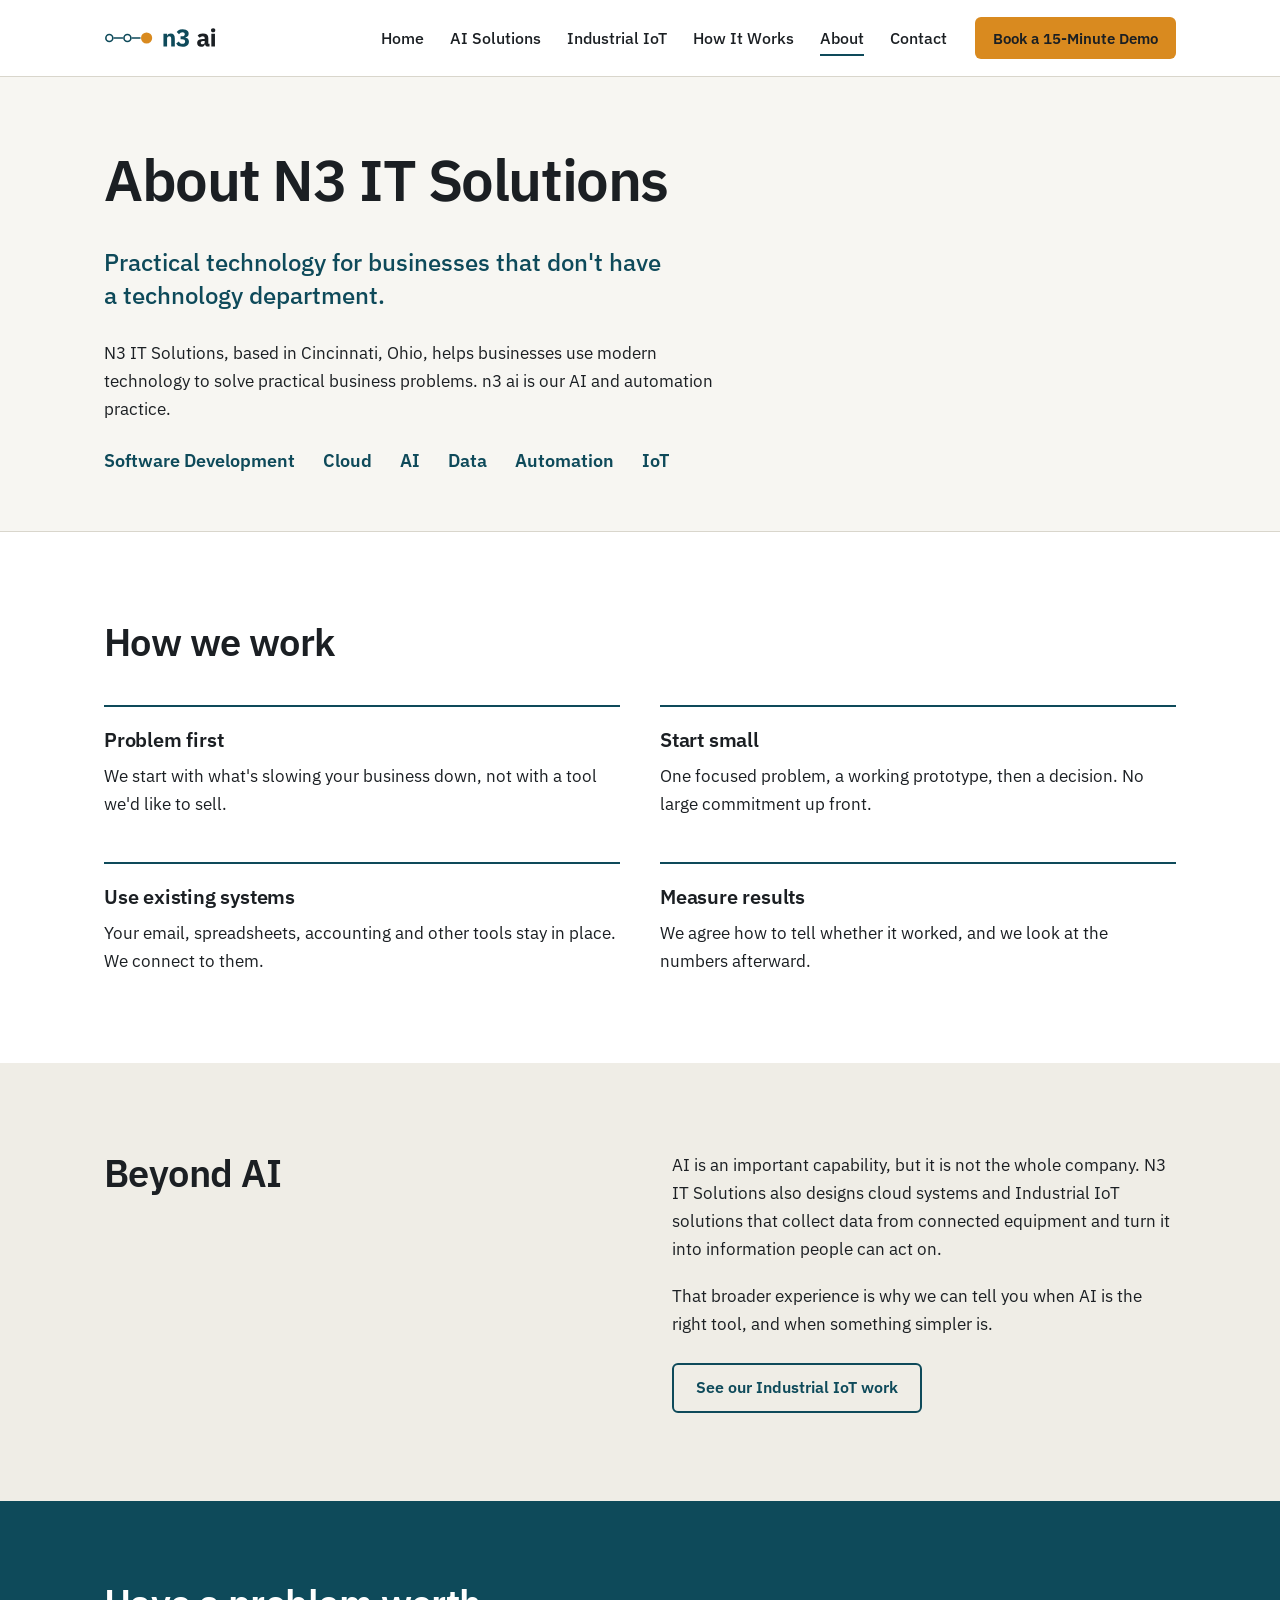
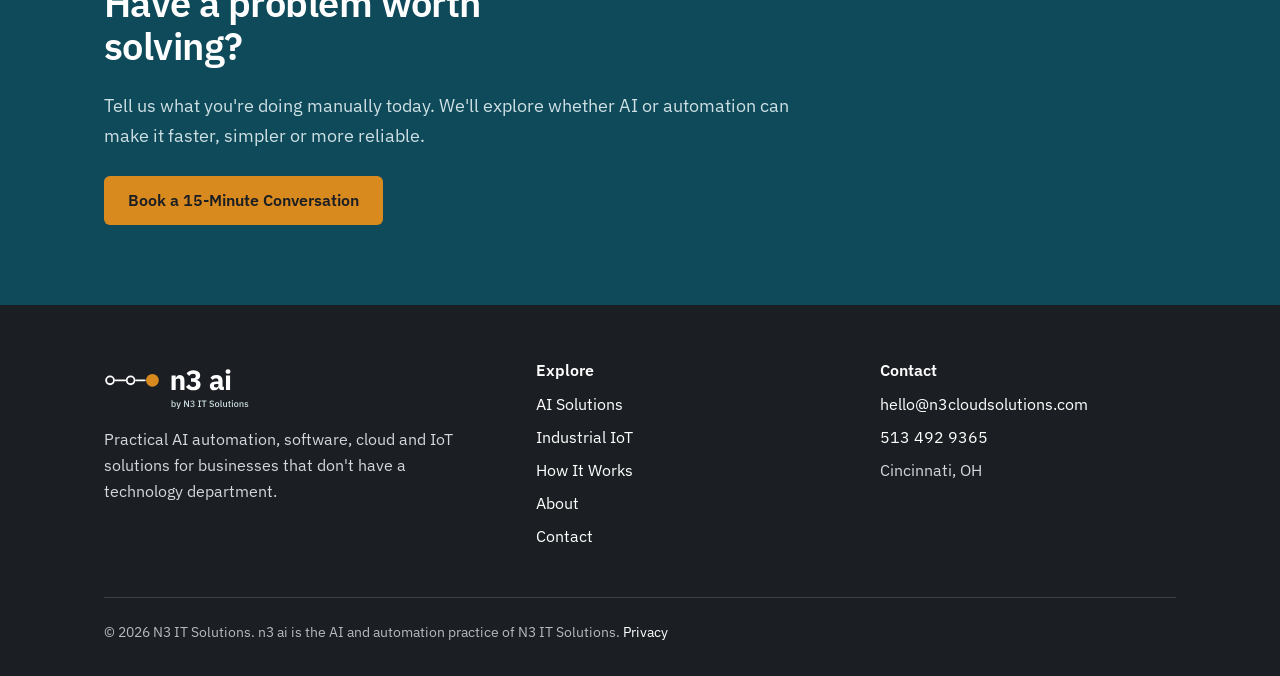
==== about/index.html @ d96f8982 "Add files via upload" ====
<!doctype html>
<html lang="en">
<head>
<meta charset="utf-8">
<meta name="viewport" content="width=device-width, initial-scale=1">
<title>About n3 ai, by N3 IT Solutions</title>
<meta name="description" content="n3 ai is the AI and automation practice of N3 IT Solutions in Cincinnati, Ohio: practical software, cloud, data, automation and IoT for small businesses.">

<link rel="canonical" href="https://n3cloudsolutions.com/about/">
<meta name="theme-color" content="#0E4A5A">
<meta property="og:type" content="website">
<meta property="og:site_name" content="n3 ai, by N3 IT Solutions">
<meta property="og:title" content="About n3 ai, by N3 IT Solutions">
<meta property="og:description" content="n3 ai is the AI and automation practice of N3 IT Solutions in Cincinnati, Ohio: practical software, cloud, data, automation and IoT for small businesses.">
<meta property="og:url" content="https://n3cloudsolutions.com/about/">
<meta property="og:image" content="https://n3cloudsolutions.com/assets/img/og-image.png">
<meta name="twitter:card" content="summary_large_image">
<link rel="icon" href="../assets/img/favicon.svg" type="image/svg+xml">
<link rel="icon" href="../assets/img/favicon-32.png" sizes="32x32" type="image/png">
<link rel="apple-touch-icon" href="../assets/img/apple-touch-icon.png">
<link rel="preload" href="../assets/fonts/ibm-plex-sans-latin-400-normal.woff2" as="font" type="font/woff2" crossorigin>
<link rel="preload" href="../assets/fonts/ibm-plex-sans-latin-600-normal.woff2" as="font" type="font/woff2" crossorigin>
<link rel="stylesheet" href="../assets/css/styles.css">
<script type="application/ld+json">
{"@context":"https://schema.org","@type":"Organization","name":"n3 ai","legalName":"N3 IT Solutions","url":"https://n3cloudsolutions.com/","email":"hello@n3cloudsolutions.com","telephone":"+1-513-492-9365","address":{"@type":"PostalAddress","addressLocality":"Cincinnati","addressRegion":"OH","addressCountry":"US"},"description":"Practical AI automation, software, cloud and IoT solutions for small businesses."}
</script>
<noscript><style>.menu-btn{display:none}.nav{display:flex!important;position:static!important;flex-direction:row!important;flex-wrap:wrap;border:0!important;padding:0!important}.site-header .wrap{flex-wrap:wrap}</style></noscript>
</head>
<body>
<a class="skip" href="#main">Skip to main content</a>
<header class="site-header">
<div class="wrap">
<a class="brand" href="../" aria-label="n3 ai, home"><img src="../assets/img/logo-horizontal.svg" alt="n3 ai" width="150" height="34"></a>
<button class="menu-btn" type="button" aria-expanded="false" aria-controls="site-nav">Menu</button>
<nav class="nav" id="site-nav" aria-label="Main">
<ul>
<li><a class="link" href="../">Home</a></li>
<li><a class="link" href="../ai-solutions/">AI Solutions</a></li>
<li><a class="link" href="../industrial-iot/">Industrial IoT</a></li>
<li><a class="link" href="../how-it-works/">How It Works</a></li>
<li><a class="link" href="../about/" aria-current="page">About</a></li>
<li><a class="link" href="../contact/">Contact</a></li>
</ul>
<a class="btn btn-primary btn-sm" href="../contact/#start">Book a 15-Minute Demo</a>
</nav>
</div>
</header>
<main id="main">

<section class="page-hero" aria-labelledby="h1">
<div class="wrap">
<h1 id="h1">About N3 IT Solutions</h1>
<p class="lead">Practical technology for businesses that don't have a technology department.</p>
<p>N3 IT Solutions, based in Cincinnati, Ohio, helps businesses use modern technology to solve practical business problems. n3 ai is our AI and automation practice.</p>
<ul class="caps" aria-label="Capabilities"><li>Software Development</li><li>Cloud</li><li>AI</li><li>Data</li><li>Automation</li><li>IoT</li></ul>
</div>
</section>

<section class="section paper" aria-labelledby="how-h">
<div class="wrap">
<div class="section-head"><h2 id="how-h">How we work</h2></div>
<div class="grid-3" style="grid-template-columns:repeat(2,1fr)">
<div class="item"><h3>Problem first</h3><p>We start with what's slowing your business down, not with a tool we'd like to sell.</p></div>
<div class="item"><h3>Start small</h3><p>One focused problem, a working prototype, then a decision. No large commitment up front.</p></div>
<div class="item"><h3>Use existing systems</h3><p>Your email, spreadsheets, accounting and other tools stay in place. We connect to them.</p></div>
<div class="item"><h3>Measure results</h3><p>We agree how to tell whether it worked, and we look at the numbers afterward.</p></div>
</div>
</div>
</section>

<section class="section alt" aria-labelledby="range-h">
<div class="wrap two-col">
<div>
<h2 id="range-h">Beyond AI</h2>
</div>
<div>
<p>AI is an important capability, but it is not the whole company. N3 IT Solutions also designs cloud systems and Industrial IoT solutions that collect data from connected equipment and turn it into information people can act on.</p>
<p>That broader experience is why we can tell you when AI is the right tool, and when something simpler is.</p>
<div class="actions"><a class="btn btn-secondary" href="../industrial-iot/">See our Industrial IoT work</a></div>
</div>
</div>
</section>
<section class="cta-band on-dark" aria-labelledby="cta-h">
<div class="wrap">
<h2 id="cta-h">Have a problem worth solving?</h2>
<p>Tell us what you're doing manually today. We'll explore whether AI or automation can make it faster, simpler or more reliable.</p>
<div class="actions"><a class="btn btn-primary" href="../contact/#start">Book a 15-Minute Conversation</a></div>
</div>
</section>
</main>
<footer class="site-footer">
<div class="wrap">
<div class="foot-grid">
<div>
<img src="../assets/img/logo-full-reversed.svg" alt="n3 ai, by N3 IT Solutions" width="200" height="52">
<p>Practical AI automation, software, cloud and IoT solutions for businesses that don't have a technology department.</p>
</div>
<div>
<h2>Explore</h2>
<ul>
<li><a href="../ai-solutions/">AI Solutions</a></li>
<li><a href="../industrial-iot/">Industrial IoT</a></li>
<li><a href="../how-it-works/">How It Works</a></li>
<li><a href="../about/">About</a></li>
<li><a href="../contact/">Contact</a></li>
</ul>
</div>
<div>
<h2>Contact</h2>
<ul>
<li><a href="mailto:hello@n3cloudsolutions.com">hello@n3cloudsolutions.com</a></li>
<li><a href="tel:+15134929365">513 492 9365</a></li>
<li>Cincinnati, OH</li>
</ul>
</div>
</div>
<div class="legal"><p>&copy; 2026 N3 IT Solutions. n3 ai is the AI and automation practice of N3 IT Solutions. <a href="../privacy/">Privacy</a></p></div>
</div>
</footer>
<script src="../assets/js/main.js" defer></script>
</body>
</html>
---- assets/css/styles.css ----
@font-face{font-family:"IBM Plex Sans";font-style:normal;font-weight:400;font-display:swap;src:url("../fonts/ibm-plex-sans-latin-400-normal.woff2") format("woff2")}
@font-face{font-family:"IBM Plex Sans";font-style:normal;font-weight:500;font-display:swap;src:url("../fonts/ibm-plex-sans-latin-500-normal.woff2") format("woff2")}
@font-face{font-family:"IBM Plex Sans";font-style:normal;font-weight:600;font-display:swap;src:url("../fonts/ibm-plex-sans-latin-600-normal.woff2") format("woff2")}

:root{
  --teal:#0E4A5A;
  --teal-deep:#0A3642;
  --amber:#D98A1F;
  --amber-hover:#E69A2E;
  --amber-text:#8A5200;
  --ink:#1B1F23;
  --slate:#464B52;
  --bg:#F7F6F2;
  --panel:#EFEDE6;
  --paper:#FFFFFF;
  --line:#D9D6CC;
  --pale:#CFE0E4;
  --radius:6px;
  --wrap:1120px;
  --font:"IBM Plex Sans",system-ui,-apple-system,"Segoe UI",Roboto,Helvetica,Arial,sans-serif;
}
*,*::before,*::after{box-sizing:border-box}
html{-webkit-text-size-adjust:100%;scroll-behavior:smooth}
body{margin:0;background:var(--bg);color:var(--ink);font-family:var(--font);font-size:1.0625rem;line-height:1.65;font-weight:400;text-rendering:optimizeLegibility}
img,svg{max-width:100%;height:auto}
a{color:var(--teal);text-decoration-thickness:1px;text-underline-offset:3px}
a:hover{color:var(--teal-deep);text-decoration-thickness:2px}
:focus-visible{outline:3px solid var(--teal);outline-offset:3px;border-radius:3px}
.on-dark :focus-visible,.site-footer :focus-visible{outline-color:#fff}
.skip{position:absolute;left:-9999px;top:0;background:var(--ink);color:#fff;padding:.75rem 1rem;z-index:100}
.skip:focus{left:0}
.wrap{width:100%;max-width:var(--wrap);margin-inline:auto;padding-inline:24px}

h1,h2,h3,h4{font-weight:600;line-height:1.15;letter-spacing:-.015em;margin:0 0 .6em;color:var(--ink)}
h1{font-size:clamp(2.25rem,4.6vw,3.6rem);letter-spacing:-.025em;line-height:1.08}
h2{font-size:clamp(1.65rem,3vw,2.35rem)}
h3{font-size:1.25rem;letter-spacing:-.01em;line-height:1.25}
p{margin:0 0 1.1em;max-width:64ch}
.lead{font-size:clamp(1.25rem,2vw,1.5rem);line-height:1.4;font-weight:500;color:var(--teal);max-width:34ch}
.muted{color:var(--slate)}
strong{font-weight:600}

/* header */
.site-header{background:var(--paper);border-bottom:1px solid var(--line)}
.site-header .wrap{display:flex;align-items:center;justify-content:space-between;gap:24px;min-height:76px}
.brand{display:inline-flex;align-items:center;flex:none}
.brand img{display:block;height:34px;width:auto}
.nav{display:flex;align-items:center;gap:28px}
.nav ul{display:flex;gap:26px;list-style:none;margin:0;padding:0}
.nav a.link{color:var(--ink);text-decoration:none;font-weight:500;font-size:.98rem;padding:6px 0;border-bottom:2px solid transparent}
.nav a.link:hover{border-bottom-color:var(--line)}
.nav a.link[aria-current="page"]{border-bottom-color:var(--teal)}
.menu-btn{display:none;background:none;border:1px solid var(--line);border-radius:var(--radius);padding:9px 14px;font:inherit;font-weight:500;color:var(--ink);cursor:pointer}

/* buttons */
.btn{display:inline-block;font:inherit;font-weight:600;font-size:1rem;line-height:1.2;text-align:center;text-decoration:none;padding:13px 22px;border-radius:var(--radius);border:2px solid transparent;cursor:pointer;transition:background-color .15s,color .15s,border-color .15s}
.btn-primary{background:var(--amber);color:var(--ink)}
.btn-primary:hover{background:var(--amber-hover);color:var(--ink)}
.btn-secondary{background:transparent;color:var(--teal);border-color:var(--teal)}
.btn-secondary:hover{background:var(--teal);color:#fff}
.btn-light{background:transparent;color:#fff;border-color:rgba(255,255,255,.7)}
.btn-light:hover{background:#fff;color:var(--teal-deep)}
.btn-sm{padding:10px 16px;font-size:.95rem}
.actions{display:flex;flex-wrap:wrap;gap:14px;margin-top:1.6rem}

/* sections */
.section{padding:88px 0}
.section.alt{background:var(--panel)}
.section.paper{background:var(--paper)}
.section.dark{background:var(--teal-deep);color:#EAF2F4}
.section.dark h2,.section.dark h3{color:#fff}
.section.dark .muted{color:var(--pale)}
.section.dark a:not(.btn){color:#fff}
.section-head{max-width:720px;margin-bottom:2.6rem}
.two-col{display:grid;grid-template-columns:1fr 1fr;gap:64px;align-items:start}

/* hero */
.hero{padding:84px 0 92px}
.hero-grid{display:grid;grid-template-columns:1.12fr .88fr;gap:72px;align-items:center}
.hero h1{max-width:15ch}
.hero .support{max-width:46ch}

/* workflow panel (hero) */
.flow{background:var(--paper);border:1px solid var(--line);border-radius:var(--radius);padding:28px 28px 8px}
.flow-cap{font-size:.9rem;color:var(--slate);margin:0 0 20px;font-weight:500}
.flow ol{list-style:none;margin:0;padding:0;position:relative}
.flow li{position:relative;padding:0 0 26px 40px}
.flow li::before{content:"";position:absolute;left:0;top:5px;width:16px;height:16px;border-radius:50%;border:3px solid var(--teal);background:var(--paper)}
.flow li:last-child::before{background:var(--amber);border-color:var(--amber);width:20px;height:20px;left:-2px;top:3px}
.flow li::after{content:"";position:absolute;left:9.5px;top:26px;bottom:2px;width:3px;background:var(--teal);opacity:.35}
.flow li:last-child::after{display:none}
.flow h3{font-size:1rem;margin:0 0 4px}
.flow p{margin:0;font-size:.98rem;color:var(--slate);line-height:1.5}

/* statement panel */
.statement{background:var(--teal);color:#fff;border-radius:var(--radius);padding:44px 40px}
.statement p{font-size:clamp(1.6rem,2.8vw,2.2rem);line-height:1.2;font-weight:600;letter-spacing:-.02em;margin:0;max-width:16ch}

/* solution list (ruled, not cards) */
.grid-3{display:grid;grid-template-columns:repeat(3,1fr);gap:44px 40px}
.item{border-top:2px solid var(--teal);padding-top:20px}
.item h3{margin-bottom:.5em}
.item .tag{font-weight:600;color:var(--ink);margin-bottom:.6em}
.item p:last-child{margin-bottom:0}

/* steps */
.steps{list-style:none;margin:0;padding:0;display:grid;grid-template-columns:repeat(5,1fr);gap:28px;counter-reset:s}
.steps li{counter-increment:s;border-top:2px solid var(--teal);padding-top:16px}
.steps li::before{content:counter(s);display:block;font-weight:600;color:var(--teal);font-size:1.5rem;line-height:1;margin-bottom:12px}
.steps h3{font-size:1.1rem;margin-bottom:.4em}
.steps p{font-size:.98rem;color:var(--slate);margin:0}

/* tags */
.tags{display:flex;flex-wrap:wrap;gap:10px;list-style:none;margin:0 0 1.6rem;padding:0}
.tags li{border:1px solid var(--line);background:var(--paper);border-radius:4px;padding:6px 14px;font-weight:500;font-size:.98rem}
.caps{display:flex;flex-wrap:wrap;gap:8px 28px;list-style:none;margin:1.4rem 0 0;padding:0;font-weight:600;color:var(--teal);font-size:1.1rem}
.section.dark .caps{color:#fff}

/* checklist two col */
.ticks{list-style:none;margin:0 0 1.6rem;padding:0;display:grid;grid-template-columns:1fr 1fr;gap:10px 32px}
.ticks li{position:relative;padding-left:22px}
.ticks li::before{content:"";position:absolute;left:0;top:.62em;width:9px;height:9px;border-radius:50%;background:var(--amber)}

/* cta band */
.cta-band{background:var(--teal);color:#fff;padding:80px 0}
.cta-band h2{color:#fff;max-width:20ch}
.cta-band p{color:var(--pale);font-size:1.15rem}

/* page hero (inner pages) */
.page-hero{padding:72px 0 56px;border-bottom:1px solid var(--line)}
.page-hero h1{max-width:20ch}
.page-hero .lead{max-width:40ch}

/* long rows (solutions / how it works) */
.row{display:grid;grid-template-columns:.8fr 1.2fr;gap:56px;padding:44px 0;border-top:1px solid var(--line)}
.rows>.row:first-child{border-top:2px solid var(--teal)}
.row h2,.row h3{font-size:1.5rem;margin-bottom:.3em}
.row .tag{font-weight:600;margin-bottom:0}
.row .eg{border-left:3px solid var(--amber);padding:2px 0 2px 16px;margin:1.2em 0;color:var(--slate);border-radius:0}
.row .works{font-size:.95rem;color:var(--slate);margin:0}
.callout{border-left:4px solid var(--amber);padding:6px 0 6px 24px;margin:0;border-radius:0}
.callout p{font-size:1.25rem;line-height:1.5;max-width:60ch;margin:0}

/* tables */
.table-scroll{overflow-x:auto;-webkit-overflow-scrolling:touch}
table{border-collapse:collapse;width:100%;min-width:560px;background:var(--paper);border:1px solid var(--line)}
th,td{text-align:left;padding:14px 18px;border-bottom:1px solid var(--line);vertical-align:top;font-size:.98rem}
th{font-weight:600;background:var(--panel)}
caption{text-align:left;font-weight:600;padding:0 0 10px;caption-side:top}

/* architecture */
.arch{list-style:none;margin:0;padding:0;display:grid;grid-template-columns:repeat(6,1fr);gap:0;counter-reset:a}
.arch li{position:relative;padding:22px 16px 0 0}
.arch li::before{content:"";position:absolute;top:0;left:0;right:0;height:3px;background:var(--teal)}
.arch li::after{content:"";position:absolute;top:-6px;left:0;width:15px;height:15px;border-radius:50%;background:var(--paper);border:3px solid var(--teal)}
.arch li:last-child::after{background:var(--amber);border-color:var(--amber)}
.arch li:last-child::before{right:auto;width:0}
.arch h3{font-size:1rem;margin:0 0 .35em}
.arch p{font-size:.92rem;line-height:1.45;color:var(--slate);margin:0}
.aws{margin-top:2.2rem;padding:22px 26px;background:var(--paper);border:1px solid var(--line);border-radius:var(--radius)}
.aws h3{font-size:1.05rem}
.aws p{margin:0;font-size:1rem;max-width:none}

/* form */
.form{display:grid;gap:20px;max-width:560px}
.field label{display:block;font-weight:600;margin-bottom:6px}
.field input,.field textarea{width:100%;font:inherit;color:var(--ink);background:var(--paper);border:1px solid #8B8F95;border-radius:var(--radius);padding:12px 14px}
.field textarea{min-height:140px;resize:vertical}
.field input:focus,.field textarea:focus{outline:3px solid var(--teal);outline-offset:1px;border-color:var(--teal)}
.hint{font-size:.92rem;color:var(--slate);margin:6px 0 0}
.hp{position:absolute;left:-9999px;width:1px;height:1px;overflow:hidden}
.status{margin:0;padding:14px 16px;border-radius:var(--radius);border:1px solid var(--line);background:var(--paper);font-weight:500}
.status[hidden]{display:none}
.status.ok{border-color:var(--teal);background:#E8F1F3}
.status.err{border-color:#9B2C1F;background:#FBEAE7}
.steps-list{margin:0 0 2rem;padding-left:1.3rem}
.steps-list li{margin-bottom:.5rem;padding-left:.3rem}
.contact-list{list-style:none;margin:0;padding:0}
.contact-list li{padding:10px 0;border-top:1px solid var(--line)}
.contact-list li:first-child{border-top:2px solid var(--teal)}
.contact-list span{display:block;font-size:.9rem;color:var(--slate)}

/* footer */
.site-footer{background:var(--ink);color:#D4D7DB;padding:56px 0 32px;font-size:.98rem}
.site-footer a{color:#fff;text-decoration:none}
.site-footer a:hover{text-decoration:underline}
.foot-grid{display:grid;grid-template-columns:1.3fr 1fr 1fr;gap:48px}
.foot-grid img{height:52px;width:auto;display:block;margin-bottom:14px}
.foot-grid h2{font-size:1rem;color:#fff;margin-bottom:.8em;letter-spacing:0}
.foot-grid ul{list-style:none;margin:0;padding:0}
.foot-grid li{margin-bottom:.45em}
.foot-grid p{color:#D4D7DB;margin-bottom:.6em}
.legal{margin-top:40px;padding-top:22px;border-top:1px solid #3A4046;font-size:.9rem;color:#B5BAC0}
.legal p{max-width:none;margin:0}

/* tablet */
@media (max-width:1040px){
  .menu-btn{display:inline-block}
  .nav{position:absolute;left:0;right:0;top:76px;background:var(--paper);border-bottom:1px solid var(--line);flex-direction:column;align-items:stretch;gap:0;padding:8px 24px 20px;display:none;z-index:20}
  .nav.open{display:flex}
  .nav ul{flex-direction:column;gap:0}
  .nav a.link{display:block;padding:14px 0;border-bottom:1px solid var(--line)}
  .nav a.link[aria-current="page"]{border-bottom-color:var(--teal)}
  .nav .btn{margin-top:16px}
  .site-header{position:relative}
  .steps{grid-template-columns:repeat(3,1fr)}
  .arch{grid-template-columns:repeat(3,1fr);row-gap:34px}
  .grid-3{grid-template-columns:repeat(2,1fr)}
}
@media (max-width:860px){
  .section{padding:64px 0}
  .hero{padding:56px 0 64px}
  .hero-grid,.two-col,.row{grid-template-columns:1fr;gap:36px}
  .row{padding:34px 0;gap:14px}
  .foot-grid{grid-template-columns:1fr;gap:32px}
  .ticks{grid-template-columns:1fr}
  .page-hero{padding:52px 0 40px}
  .statement{padding:32px 26px}
}
@media (max-width:620px){
  body{font-size:1rem}
  .grid-3,.steps,.arch{grid-template-columns:1fr}
  .arch{row-gap:0}
  .arch li{padding:0 0 26px 34px}
  .arch li::before{top:6px;bottom:0;left:6.5px;right:auto;width:3px;height:auto}
  .arch li::after{top:2px;left:0}
  .arch li:last-child::before{display:none}
  .actions .btn{width:100%}
  .brand img{height:30px}
  .wrap{padding-inline:20px}
  .nav{padding-inline:20px}
}
@media (prefers-reduced-motion:reduce){
  html{scroll-behavior:auto}
  *{transition:none!important}
}
@media print{
  .site-header,.site-footer,.cta-band,.menu-btn{display:none}
  body{background:#fff}
}
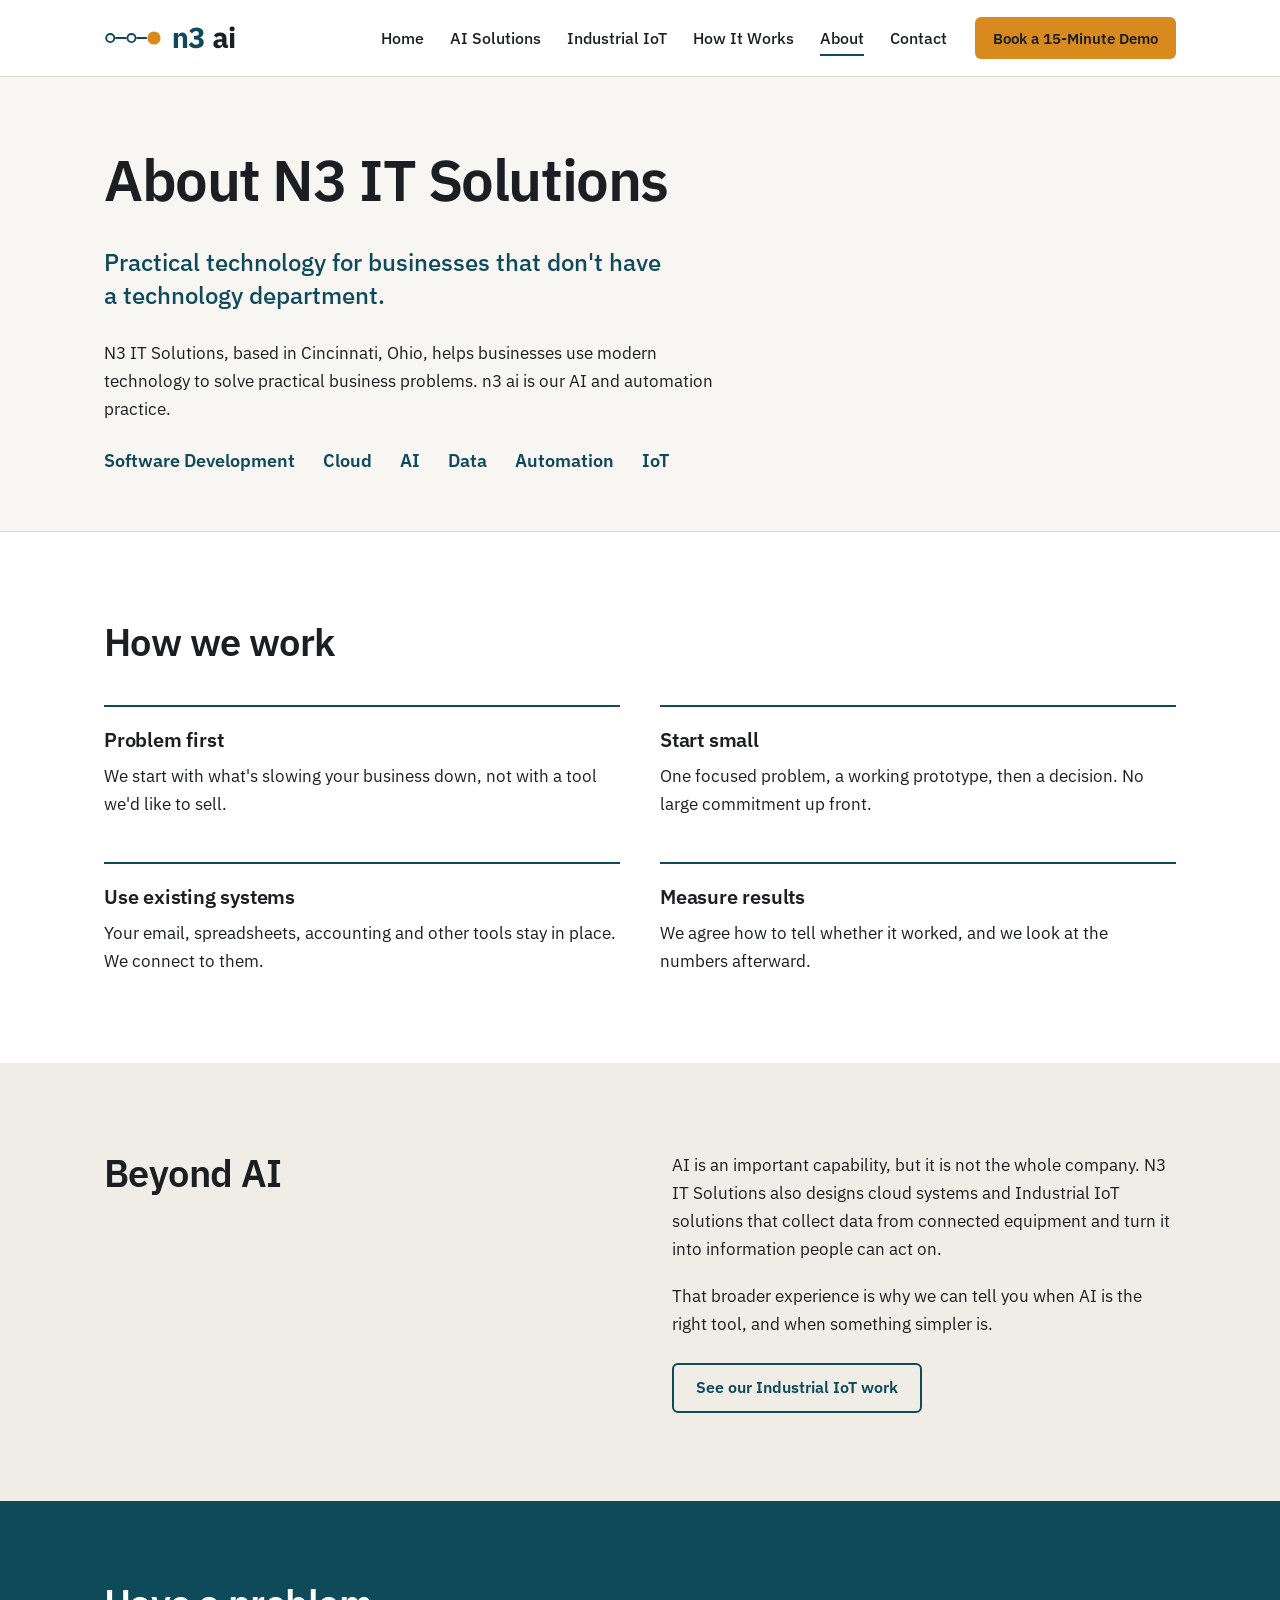
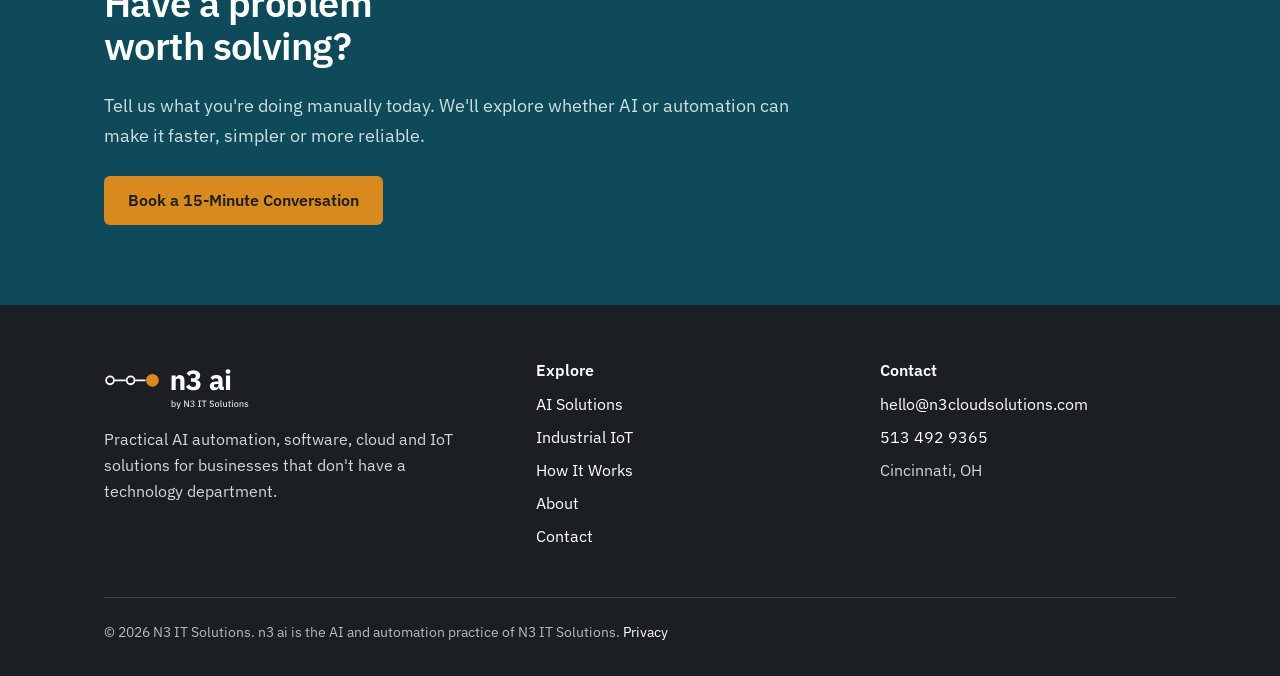
==== commit bbd9fb99: "Add files via upload 2nd commit for google forms" ====
--- a/about/index.html
+++ b/about/index.html
@@ -30,7 +30,7 @@
 <a class="skip" href="#main">Skip to main content</a>
 <header class="site-header">
 <div class="wrap">
-<a class="brand" href="../" aria-label="n3 ai, home"><img src="../assets/img/logo-horizontal.svg" alt="n3 ai" width="150" height="34"></a>
+<a class="brand" href="../" aria-label="n3 ai, home"><img src="../assets/img/logo-horizontal.svg" alt="n3 ai" width="176" height="40"></a>
 <button class="menu-btn" type="button" aria-expanded="false" aria-controls="site-nav">Menu</button>
 <nav class="nav" id="site-nav" aria-label="Main">
 <ul>
--- a/assets/css/styles.css
+++ b/assets/css/styles.css
@@ -31,6 +31,7 @@
 .skip:focus{left:0}
 .wrap{width:100%;max-width:var(--wrap);margin-inline:auto;padding-inline:24px}
 
+h1,h2{text-wrap:balance}
 h1,h2,h3,h4{font-weight:600;line-height:1.15;letter-spacing:-.015em;margin:0 0 .6em;color:var(--ink)}
 h1{font-size:clamp(2.25rem,4.6vw,3.6rem);letter-spacing:-.025em;line-height:1.08}
 h2{font-size:clamp(1.65rem,3vw,2.35rem)}
@@ -44,7 +45,7 @@
 .site-header{background:var(--paper);border-bottom:1px solid var(--line)}
 .site-header .wrap{display:flex;align-items:center;justify-content:space-between;gap:24px;min-height:76px}
 .brand{display:inline-flex;align-items:center;flex:none}
-.brand img{display:block;height:34px;width:auto}
+.brand img{display:block;height:40px;width:auto}
 .nav{display:flex;align-items:center;gap:28px}
 .nav ul{display:flex;gap:26px;list-style:none;margin:0;padding:0}
 .nav a.link{color:var(--ink);text-decoration:none;font-weight:500;font-size:.98rem;padding:6px 0;border-bottom:2px solid transparent}
@@ -143,7 +144,7 @@
 
 /* tables */
 .table-scroll{overflow-x:auto;-webkit-overflow-scrolling:touch}
-table{border-collapse:collapse;width:100%;min-width:560px;background:var(--paper);border:1px solid var(--line)}
+table{border-collapse:collapse;width:100%;min-width:0;background:var(--paper);border:1px solid var(--line)}
 th,td{text-align:left;padding:14px 18px;border-bottom:1px solid var(--line);vertical-align:top;font-size:.98rem}
 th{font-weight:600;background:var(--panel)}
 caption{text-align:left;font-weight:600;padding:0 0 10px;caption-side:top}
@@ -219,6 +220,7 @@
 }
 @media (max-width:620px){
   body{font-size:1rem}
+  table{min-width:460px}
   .grid-3,.steps,.arch{grid-template-columns:1fr}
   .arch{row-gap:0}
   .arch li{padding:0 0 26px 34px}
@@ -226,7 +228,7 @@
   .arch li::after{top:2px;left:0}
   .arch li:last-child::before{display:none}
   .actions .btn{width:100%}
-  .brand img{height:30px}
+  .brand img{height:34px}
   .wrap{padding-inline:20px}
   .nav{padding-inline:20px}
 }
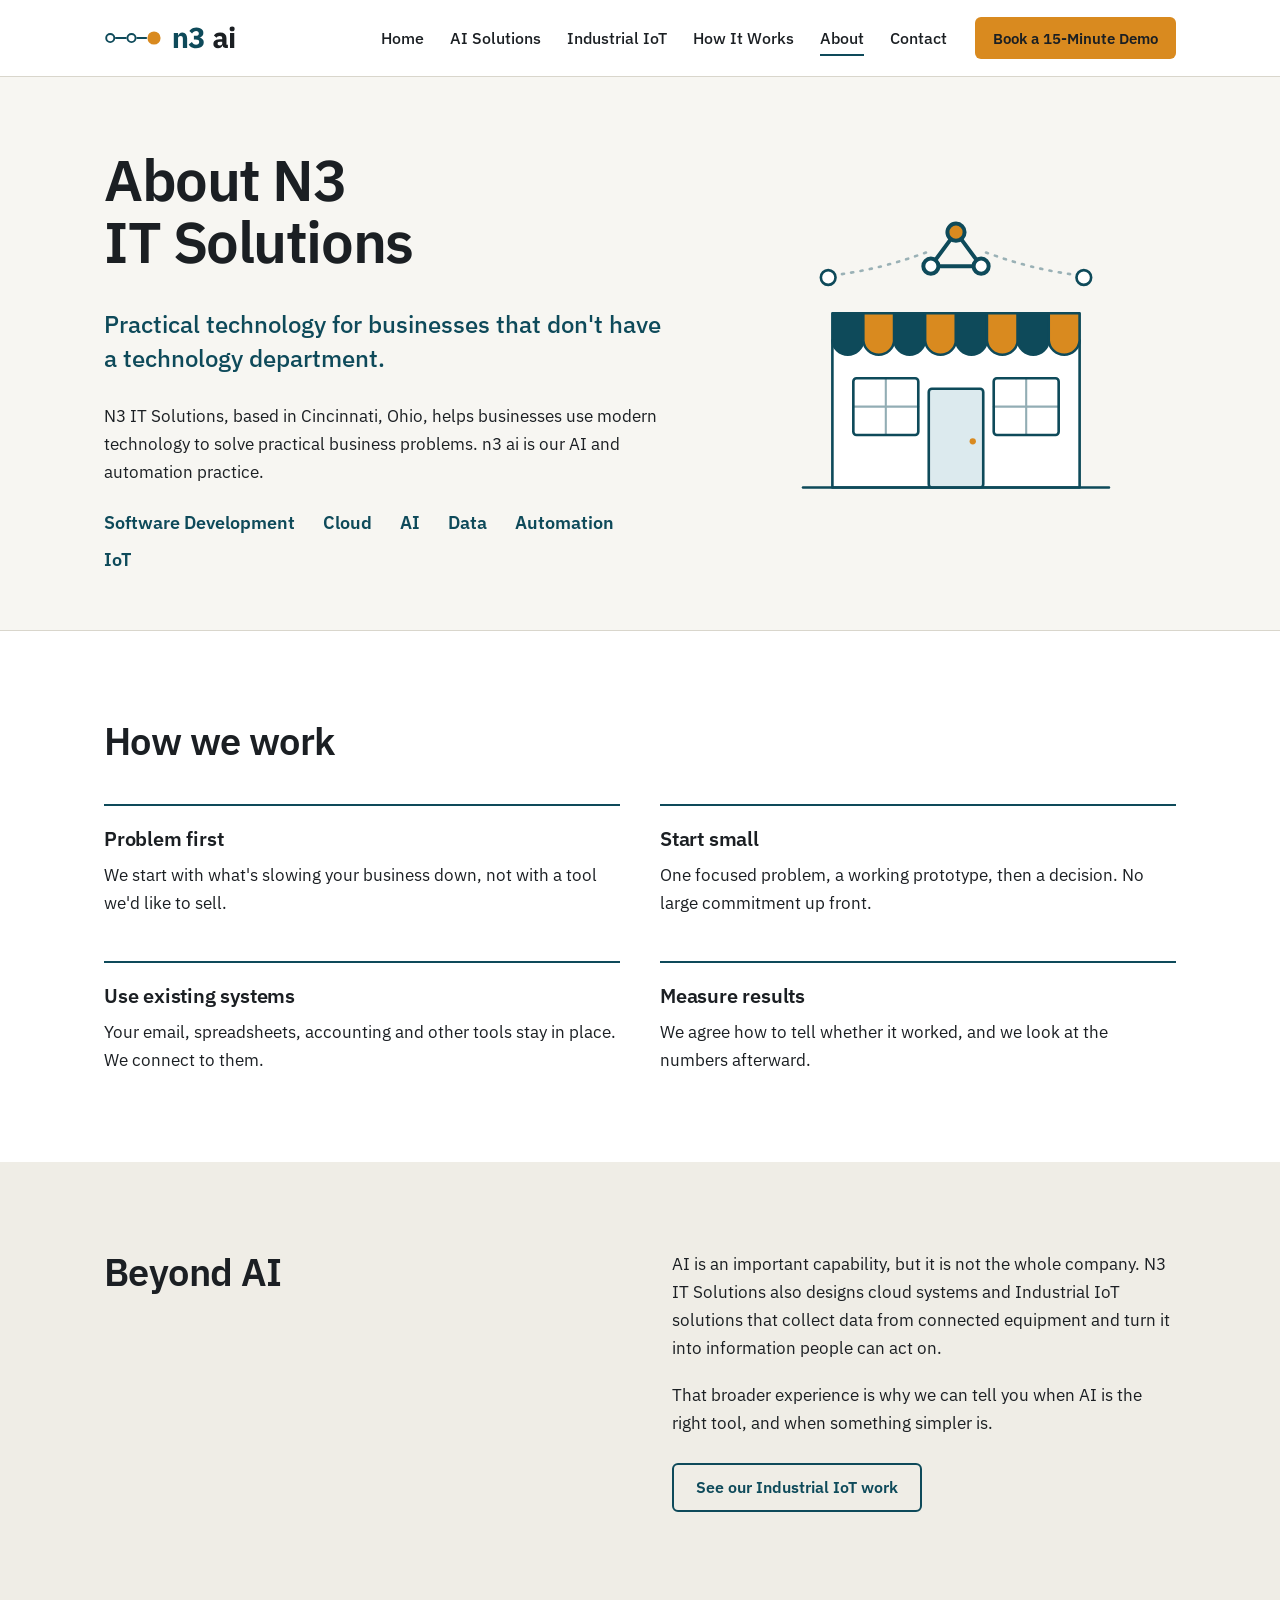
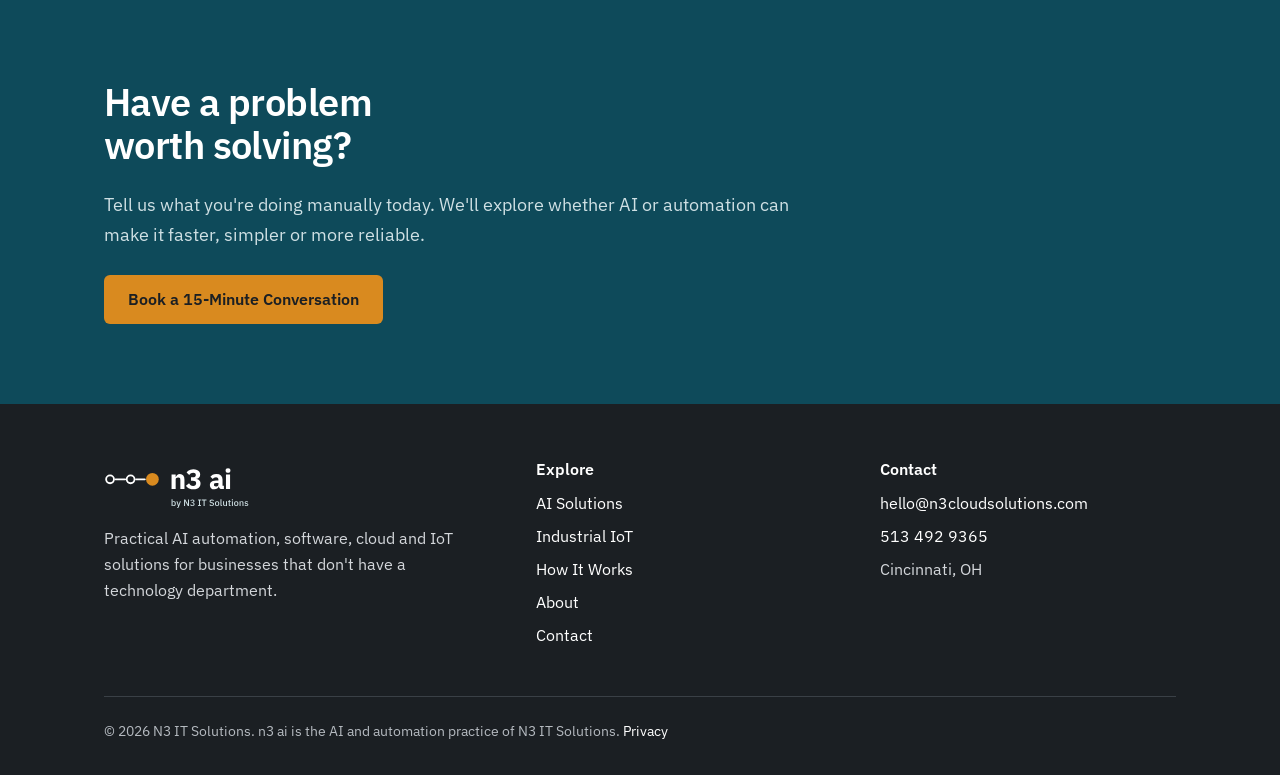
==== commit a97bcba5: "Add files via upload with images" ====
--- a/about/index.html
+++ b/about/index.html
@@ -41,18 +41,21 @@
 <li><a class="link" href="../about/" aria-current="page">About</a></li>
 <li><a class="link" href="../contact/">Contact</a></li>
 </ul>
-<a class="btn btn-primary btn-sm" href="../contact/#start">Book a 15-Minute Demo</a>
+<a class="btn btn-primary btn-sm" href="../contact/?type=demo#start">Book a 15-Minute Demo</a>
 </nav>
 </div>
 </header>
 <main id="main">
 
 <section class="page-hero" aria-labelledby="h1">
-<div class="wrap">
+<div class="wrap hero-split">
+<div>
 <h1 id="h1">About N3 IT Solutions</h1>
 <p class="lead">Practical technology for businesses that don't have a technology department.</p>
 <p>N3 IT Solutions, based in Cincinnati, Ohio, helps businesses use modern technology to solve practical business problems. n3 ai is our AI and automation practice.</p>
 <ul class="caps" aria-label="Capabilities"><li>Software Development</li><li>Cloud</li><li>AI</li><li>Data</li><li>Automation</li><li>IoT</li></ul>
+</div>
+<img class="art" src="../assets/img/illus-about.svg" alt="A small shop connected to a network of cloud services" width="420" height="300">
 </div>
 </section>
 
--- a/assets/css/styles.css
+++ b/assets/css/styles.css
@@ -194,6 +194,16 @@
 .legal{margin-top:40px;padding-top:22px;border-top:1px solid #3A4046;font-size:.9rem;color:#B5BAC0}
 .legal p{max-width:none;margin:0}
 
+/* images */
+.icon{display:block;width:56px;height:56px;margin:0 0 16px}
+.flow-art{display:block;width:100%;height:auto;margin:0 0 22px;border-radius:4px}
+.art{display:block;width:100%;height:auto}
+.statement .art{margin-top:30px;max-width:360px}
+.art.fit{max-width:440px;margin:0 0 30px}
+.art.iot{margin:0 0 30px}
+.hero-split{display:grid;grid-template-columns:1.1fr .9fr;gap:56px;align-items:center}
+.hero-split .art{max-width:440px;margin-left:auto}
+
 /* tablet */
 @media (max-width:1040px){
   .menu-btn{display:inline-block}
@@ -207,6 +217,8 @@
   .steps{grid-template-columns:repeat(3,1fr)}
   .arch{grid-template-columns:repeat(3,1fr);row-gap:34px}
   .grid-3{grid-template-columns:repeat(2,1fr)}
+  .hero-split{grid-template-columns:1fr;gap:32px}
+  .hero-split .art{margin-left:0;max-width:420px}
 }
 @media (max-width:860px){
   .section{padding:64px 0}
